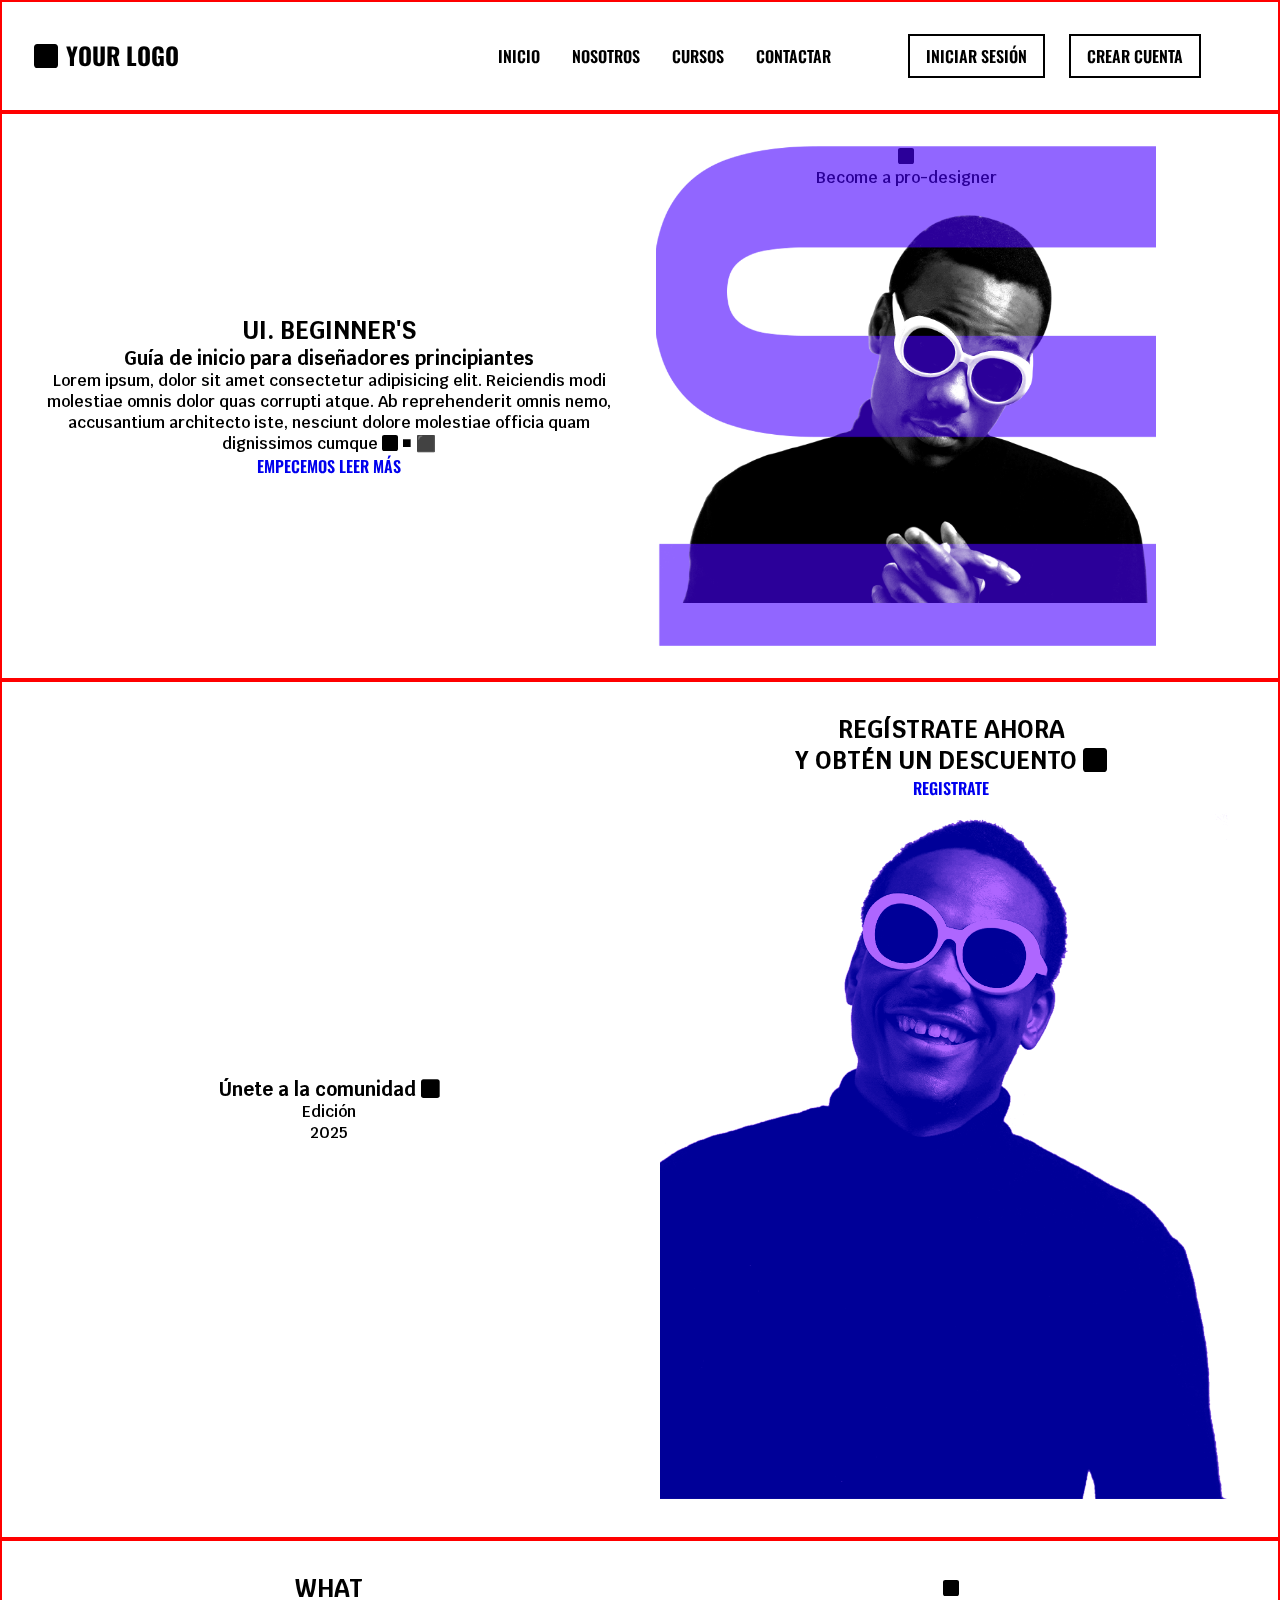
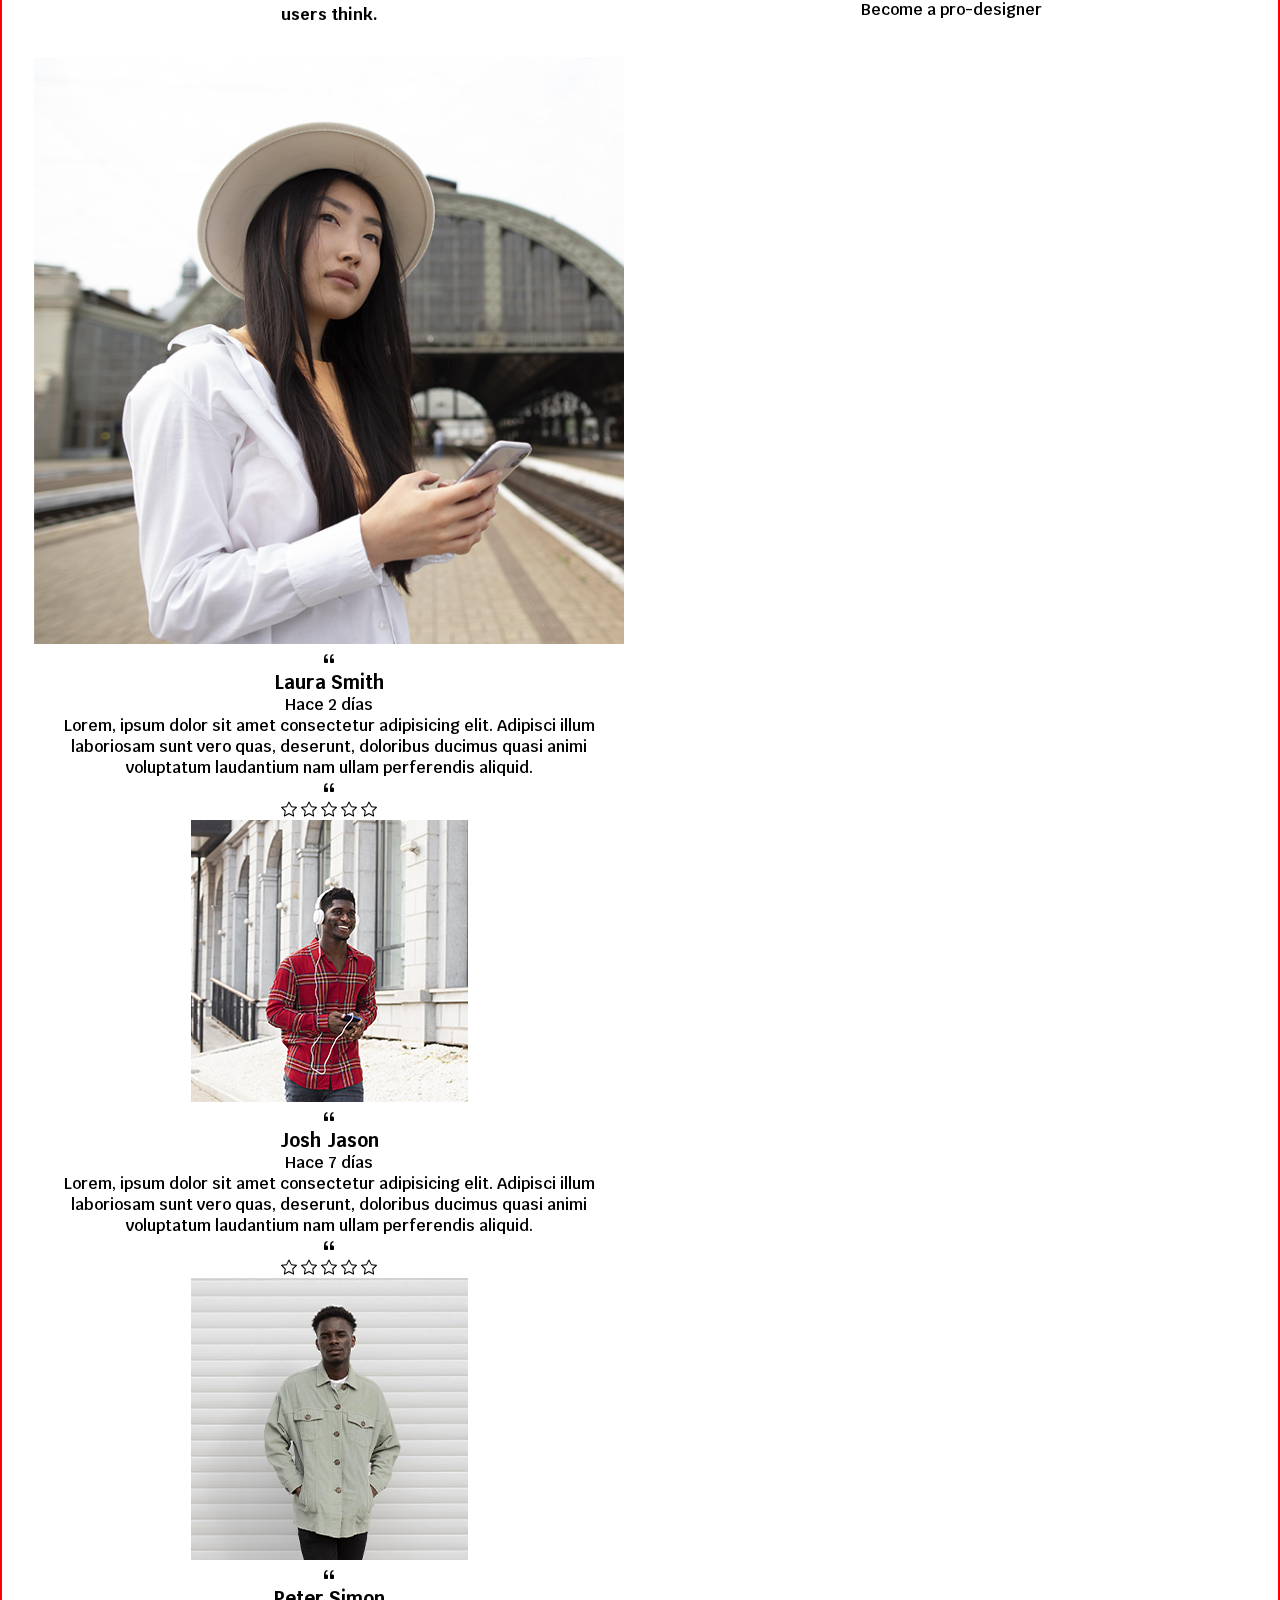
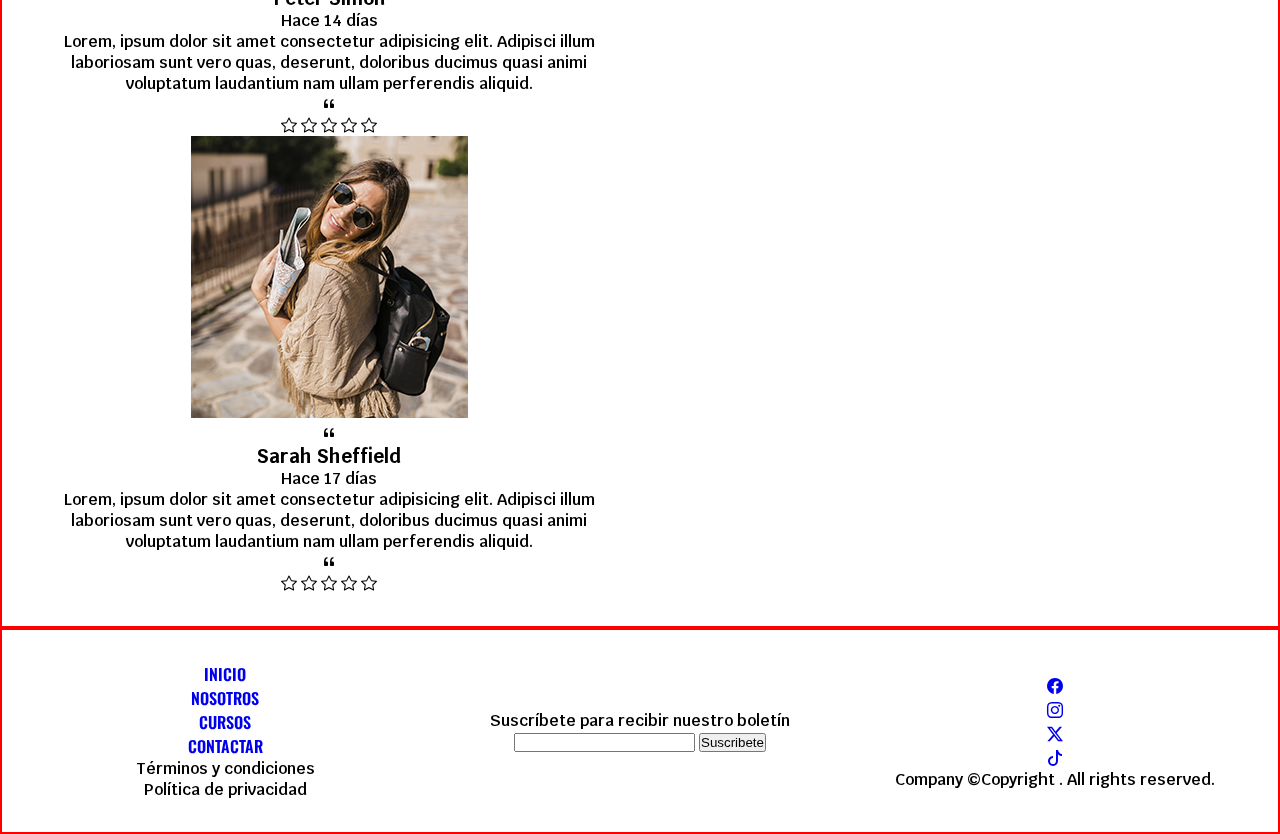
==== index.html @ ffd09624 "cargando los archivos al repositorio remoto" ====
<!DOCTYPE html>
<html lang="es">
<head>
    <meta charset="UTF-8">
    <meta name="viewport" content="width=device-width, initial-scale=1.0">
    <title>UI</title>
    <link rel="icon" type="icono" href="img/favicon.jpg">
    <!--Exportar Bootstrap iconos-->
    <link rel="stylesheet" href="https://cdn.jsdelivr.net/npm/bootstrap-icons@1.11.1/font/bootstrap-icons.css">
    <!--Exportar css-->
    <link rel="stylesheet" href="css/style.css">
</head>
<body>
    <!--header-->
    <header class="container">
        <div class="marca">
            <a href="index.html">
                <i class="bi bi-square-fill"></i>
                <h1>Your logo</h1>
            </a>
        </div>
        
        
        <!--Navegador-->
        <div class="navegador">
            <!--Menu hamburguesa-->
            <input type="checkbox" id="menu-hamburguesa">
            <label for="menu-hamburguesa">
                <i class="bi bi-list menu-icono"></i>
                <i class="bi bi-x-lg menu-icono-cancelar"></i>
            </label>

            <nav>
                <ul>
                    <li><a href="index.html">Inicio</a></li>
                    <li><a href="nosotros.html">Nosotros</a></li>
                    <li><a href="cursos.html">Cursos</a></li>
                    <li><a href="contacto.html">Contactar</a></li>
                </ul>
            </nav>
        </div>
        
        <div class="usuario">
            <!-- <input type="button" id="menu-usuario">
            <label for="menu-usuario">
                <i class="bi bi-person-circle"></i>
            </label> -->

            <a href="usuario.html"><i class="usuario-icono bi bi-person-circle"></i></a>

            <a href="usuario.html" class="boton iniciar-sesion">Iniciar sesión</a>
            <a href="usuario.html" class="boton crear-cuenta">Crear cuenta</a>
        </div>
    </header>

    <!--main-->
    <main class="container">
        <div class="contenido-texto">
            <h2>UI. <span>beginner's</span></h2>
            <h3>Guía de inicio para diseñadores principiantes</h3>
            <p>Lorem ipsum, dolor sit amet consectetur adipisicing elit. Reiciendis modi molestiae omnis dolor quas corrupti atque. Ab reprehenderit omnis nemo, accusantium architecto iste, nesciunt dolore molestiae officia quam dignissimos cumque <i class="bi bi-square-fill"></i> ■ ⬛</p>
            
            <a href="cursos.html" class="boton boton-empezar">Empecemos</a>
            <a href="nosotros.html" class="boton boton-leer-mas">Leer más</a>
        </div>
        <div class="contenido-imagen">
            <div class="frase">
                <i class="bi bi-square-fill"></i>
                <p>Become a pro-designer</p>
            </div>
            <img class="imagen-ui" src="img/ui-normal.png" alt="imagen-inicio">
            <img class="imagen-inicio" src="img/Place Your Image Here.png" alt="imagen-inicio">
        </div>
    </main>

    <!--section-->
    <section class="container">
        <div class="comunidad">
            <h3>Únete a la <span>comunidad</span> <i class="bi bi-square-fill"></i></h3>
            
            <div class="edicion">
                <p>Edición</p>
                <p id="fecha">2025</p>
            </div>
        </div>

        <div class="registrar">
            <div>
                <h2>Regístrate ahora</h2>
                <h2>y obtén un descuento <i class="bi bi-square-fill"></i></h2>
                <a href="usuario.html" class="boton boton-empezar">Registrate</a>
            </div>
            <img src="img/Place Your Image Here-6.png" alt="">
        </div>
    </section>

    <!--testimonios-->
    <section class="container testimonios">
        <div class="titulo">
            <h2>What</h2>
            <h4>users think.</h4>
        </div>
        <div class="frase">
            <i class="bi bi-square-fill"></i>
            <p>Become a pro-designer</p>
        </div>
        <div class="testimonios-contenedor">
            <div class="tarjeta">
                <div class="tarjeta-imagen">
                    <img src="img/foto-1.png" alt="imagen-tarjeta">
                </div>
                <div class="tarjeta-texto">
                    <i class="bi bi-quote"></i>
                    <h3>Laura Smith</h3>
                    <span>Hace 2 días</span>
                    <p>Lorem, ipsum dolor sit amet consectetur adipisicing elit. Adipisci illum laboriosam sunt vero quas, deserunt, doloribus ducimus quasi animi voluptatum laudantium nam ullam perferendis aliquid.</p>
                    <i class="bi bi-quote"></i>
                    <div class="estrellas">
                        <i class="bi bi-star"></i>
                        <i class="bi bi-star"></i>
                        <i class="bi bi-star"></i>
                        <i class="bi bi-star"></i>
                        <i class="bi bi-star"></i>
                    </div>
                </div>
            </div>
            <div class="tarjeta">
                <div class="tarjeta-imagen">
                    <img src="img/foto-2.png" alt="imagen-tarjeta">
                </div>
                <div class="tarjeta-texto">
                    <i class="bi bi-quote"></i>
                    <h3>Josh Jason</h3>
                    <span>Hace 7 días</span>
                    <p>Lorem, ipsum dolor sit amet consectetur adipisicing elit. Adipisci illum laboriosam sunt vero quas, deserunt, doloribus ducimus quasi animi voluptatum laudantium nam ullam perferendis aliquid.</p>
                    <i class="bi bi-quote"></i>
                    <div class="estrellas">
                        <i class="bi bi-star"></i>
                        <i class="bi bi-star"></i>
                        <i class="bi bi-star"></i>
                        <i class="bi bi-star"></i>
                        <i class="bi bi-star"></i>
                    </div>
                </div>
            </div>
            <div class="tarjeta">
                <div class="tarjeta-imagen">
                    <img src="img/foto-3.png" alt="imagen-tarjeta">
                </div>
                <div class="tarjeta-texto">
                    <i class="bi bi-quote"></i>
                    <h3>Peter Simon</h3>
                    <span>Hace 14 días</span>
                    <p>Lorem, ipsum dolor sit amet consectetur adipisicing elit. Adipisci illum laboriosam sunt vero quas, deserunt, doloribus ducimus quasi animi voluptatum laudantium nam ullam perferendis aliquid.</p>
                    <i class="bi bi-quote"></i>
                    <div class="estrellas">
                        <i class="bi bi-star"></i>
                        <i class="bi bi-star"></i>
                        <i class="bi bi-star"></i>
                        <i class="bi bi-star"></i>
                        <i class="bi bi-star"></i>
                    </div>
                </div>
            </div>
            <div class="tarjeta">
                <div class="tarjeta-imagen">
                    <img src="img/foto-4.png" alt="imagen-tarjeta">
                </div>
                <div class="tarjeta-texto">
                    <i class="bi bi-quote"></i>
                    <h3>Sarah Sheffield</h3>
                    <span>Hace 17 días</span>
                    <p>Lorem, ipsum dolor sit amet consectetur adipisicing elit. Adipisci illum laboriosam sunt vero quas, deserunt, doloribus ducimus quasi animi voluptatum laudantium nam ullam perferendis aliquid.</p>
                    <i class="bi bi-quote"></i>
                    <div class="estrellas">
                        <i class="bi bi-star"></i>
                        <i class="bi bi-star"></i>
                        <i class="bi bi-star"></i>
                        <i class="bi bi-star"></i>
                        <i class="bi bi-star"></i>
                    </div>
                </div>
            </div>
        </div>
    </section>

    <!--footer-->
    <footer class="container">
        <div>
            <ul>
                <li><a href="index.html">Inicio</a></li>
                <li><a href="nosotros.html">Nosotros</a></li>
                <li><a href="cursos.html">Cursos</a></li>
                <li><a href="contacto.html">Contactar</a></li>
                <li>Términos y condiciones</li>
                <li>Política de privacidad</li>
            </ul>
        </div>
        <form action="" class="suscribete">
            <label for="suscribir">Suscríbete para recibir nuestro boletín</label>
            <input type="text" id="suscribir">
            <button>Suscribete</button>
        </form>
        <div>
            <ul class="redes-sociales">
                <li><a class="icono" href="https://www.facebook.com/" target="_blank"><i class="bi bi-facebook"></i></a></li>
                <li><a class="icono" href="https://www.instagram.com/" target="_blank"><i class="bi bi-instagram"></i></a></li>
                <li><a class="icono" href="https://twitter.com/" target="_blank"><i class="bi bi-twitter-x"></i></a></li>
                <li><a class="icono" href="https://www.tiktok.com/es/" target="_blank"><i class="bi bi-tiktok"></i></a></li>
            </ul>

            <div class="copyright">
                <span>Company ©Copyright </span>
                <span id="fecha"></span>
                <span>. All rights reserved.</span>
            </div>
        </div>
    </footer>
    <script src="js/app.js"></script>
</body>
</html>
---- css/style.css ----
/*TIPOGRAFIA*/
@import url('https://fonts.googleapis.com/css2?family=Krub:ital,wght@0,200;0,300;0,400;0,500;0,600;0,700;1,200;1,300;1,400;1,500;1,600;1,700&family=Oswald:wght@200..700&display=swap');
/* --colorPrincipal: #ae66ff; */
/*colores*/
:root{
    --colorPrincipal: 174, 102, 255;
    --negro: 0, 0, 0;
    --blanco: 255, 255, 255;
}

*{
    margin: 0;
    padding: 0;
    box-sizing: border-box !important;
    text-decoration: none !important;
    list-style: none;
    outline: none !important;
}

body{
    max-width: 1440px;
    margin: 0 auto;

    font-size: 1rem;
    /*krub-semibold*/
    font-family: "Krub", serif;
    font-weight: 600;
    font-style: normal;
}
.container{
    display: grid;
    grid-template-columns: 1fr 1fr;
    justify-content: center;
    text-align: center;
    align-items: center;
    gap: 2em;
    padding: 2em;
    border: 2px solid red;
}

img{
    max-width: 100%;
}
a, li{
    text-decoration: none;
}
a{
    text-transform: uppercase;
    font-family: "Oswald", serif;
}

h1{
    text-transform: uppercase;
    font-size: 1.5em;
}
h2{
    text-transform: uppercase;
    /* font-family: "Oswald", serif; */
}


/*HEADER*/
header.container, footer.container{
    grid-template-columns: repeat(3, 1fr);
}
.marca{
    text-align: left;
}
.marca a{
    display: inline-flex;
    align-items: center;
    flex-direction: row;
    flex-wrap: nowrap;
    gap: .5em;
    line-height: 1;
    color: rgb(var(--negro));
}
.marca a i{
    font-size: 1.5em;
}

/*navegador*/
.navegador, nav ul{
    display: flex;
    justify-content: space-between;
    align-items: center;
    gap: 2em;
}
.navegador{
    flex-grow: row nowrap;
}
nav ul{
    /* display: flex; */
    flex-wrap: nowrap;
    flex-direction: row;
    /* justify-content: space-between; */
    /* align-items: center; */
    /* gap: 2em; */
}
.navegador nav ul li a{
    color: #000000;
    font-family: "Oswald", serif;
    font-weight: 600;
    /* padding: 5px; */
    border: 2px solid inherit;
}
.navegador nav ul li a:hover{
    color: rgb(var(--colorPrincipal));
    border-bottom: 2px solid rgb(var(--colorPrincipal));
}


/*MENU HAMBURGUESA*/
.navegador label{
    font-size: 1.5em;
    cursor: pointer;
    display: initial;
    -webkit-text-stroke-width: 2px;
    -webkit-text-stroke-color: black;
    z-index: 3;
}

#menu-hamburguesa, .menu-icono, .menu-icono-cancelar{
    display: none;
    color: rgb(var(--negro));
}

.menu-icono:active, .menu-icono-cancelar:active{
    color: rgb(var(--colorPrincipal));
    -webkit-text-stroke-width: 2px;
    -webkit-text-stroke-color: rgb(var(--colorPrincipal));
}


/*USUARIO*/
.usuario{
    display: flex;
    justify-content:flex-end;
    justify-content: center;
    gap: 1.5em;
}
.usuario a{
    color: rgb(var(--negro));
    padding: .5em 1em;
}
.usuario a i{
    font-size: 1.5em;
    cursor: pointer;
    display: initial;
}
.usuario a:nth-child(1){
    display: none;
}
.usuario a:not(:first-child){
    color: rgb(var(--negro));
    padding: .5em 1em;
    border: 2px solid rgb(var(--negro));
}
.usuario a:not(:first-child):hover{
    color: rgb(var(--colorPrincipal));
    border: 2px solid rgb(var(--colorPrincipal));
    transition: .5s ease;
}










.contenido-imagen{
    position: relative;
    width: 500px;  /* Ajusta el tamaño según sea necesario */
    height: 500px; /* Ajusta el tamaño según sea necesario */
}

.image-inicio, .imagen-base{
    position: absolute;
    top: 0;
    left: 0;
    width: 100%;
    height: 100%;
    object-fit: cover; /* Asegura que la imagen se ajuste bien al contenedor */
}

.imagen-ui{
    position: absolute;
    top: 0;
    left: 0;
    width: 100%;
    height: 100%;
    object-fit: cover; /* Asegura que la imagen se ajuste bien al contenedor */
    mix-blend-mode: screen; /* Aplica el efecto de mezcla tipo "screen" */
    filter: brightness(1.5) contrast(1.5); /* Efecto de brillo y contraste similar a la "luz fuerte" */
    opacity: .6; /*agregado*/
}













@media screen and (max-width:950px){
    .container, footer.container{
        grid-template-columns: 1fr;
        justify-items: center;
    }
    header.container{
        grid-template-columns: .5fr 1fr .5fr;
        padding: 2em 0;
    }

    .usuario{
        grid-area: 1;
        justify-content:flex-start;
    } 
    .marca{
        text-align: center;
    }

    .marca a i, h1{
        font-size: 1em;
    }

    .navegador{
        position: relative;
    }
    .navegador nav{
        position: fixed;
        top: 0;
        left: 50%;
        right: 0;
        z-index: 2;
        background-color: rgb(var(--blanco));
        padding: 2em;
        height: 100vh;
        display: none;
    }
    .navegador nav::before{
        content: '';
        position: absolute;
        top: 0;
        right: 100%;
        width: 100vw;
        height: 100%;
        z-index: -1;
        background-color: rgba(0, 0, 0, 0.8);
        backdrop-filter: blur(10px);
    }
    .navegador, nav ul{
        flex-direction: column;
        justify-content: space-between;
        align-items:flex-end;
        gap: 2em;
    }
    nav ul{
        padding-top: 4em;
    }
    /* .navegador nav ul li a{
        color: #fff;
        font-weight: 700;
    } */
    /* .navegador nav ul li a:hover{
        color: #fff !important;
        border: 2px solid #fff !important;
    } */

    /*MENU HAMBURGUESA*/
    .menu-icono{
        display: initial;
    }
    #menu-hamburguesa:checked ~ nav{
        display: initial;

    }
    #menu-hamburguesa:checked + label .menu-icono{
        display: none;
        transform: rotate(90deg);
    }
    #menu-hamburguesa:checked + label .menu-icono-cancelar{
        display: initial;
        transform: rotate(90deg);
        /* filter: invert(100%) sepia(100%) saturate(0%) hue-rotate(344deg) brightness(109%) contrast(101%); */
    }


    /*USUARIO*/
    .usuario a:nth-child(1){
        display: initial;
    }
    .usuario a:not(:first-child){
        display: none;
    }
}
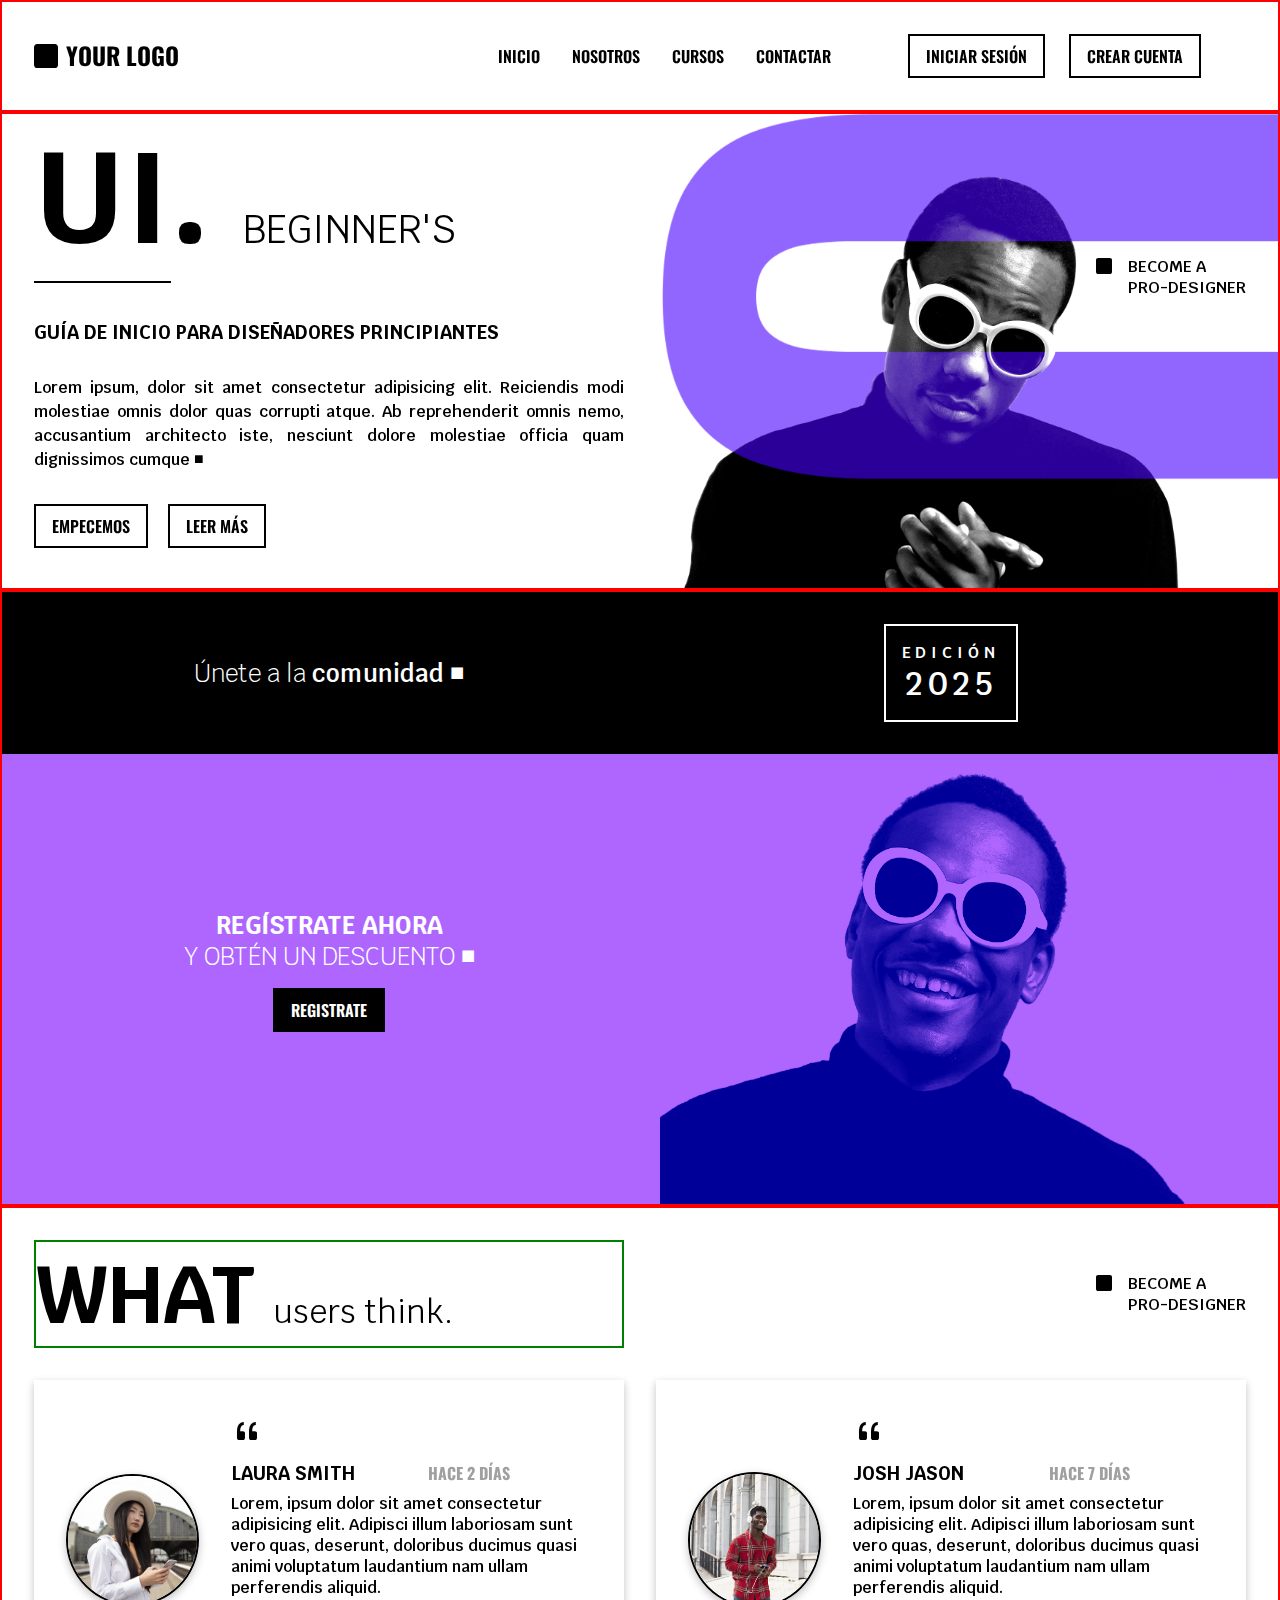
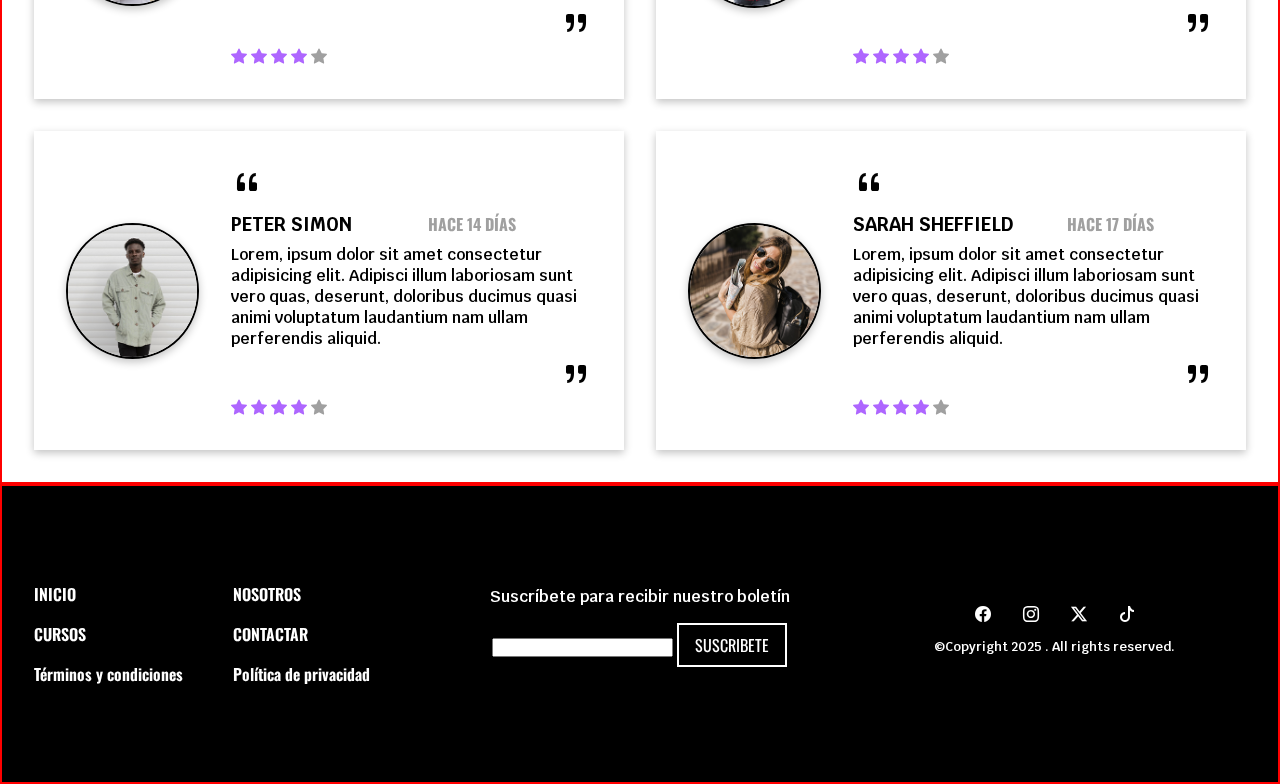
==== commit 1a8dc2ac: "creación de index.css" ====
--- a/index.html
+++ b/index.html
@@ -9,6 +9,7 @@
     <link rel="stylesheet" href="https://cdn.jsdelivr.net/npm/bootstrap-icons@1.11.1/font/bootstrap-icons.css">
     <!--Exportar css-->
     <link rel="stylesheet" href="css/style.css">
+    <link rel="stylesheet" href="css/index.css">
 </head>
 <body>
     <!--header-->
@@ -39,17 +40,12 @@
                 </ul>
             </nav>
         </div>
-        
+
         <div class="usuario">
-            <!-- <input type="button" id="menu-usuario">
-            <label for="menu-usuario">
-                <i class="bi bi-person-circle"></i>
-            </label> -->
-
-            <a href="usuario.html"><i class="usuario-icono bi bi-person-circle"></i></a>
-
-            <a href="usuario.html" class="boton iniciar-sesion">Iniciar sesión</a>
-            <a href="usuario.html" class="boton crear-cuenta">Crear cuenta</a>
+            <a href="iniciar-sesion.html"><i class="usuario-icono bi bi-person-circle"></i></a>
+
+            <a href="iniciar-sesion.html" class="iniciar-sesion">Iniciar sesión</a>
+            <a href="registrar.html" class="crear-cuenta">Crear cuenta</a>
         </div>
     </header>
 
@@ -57,26 +53,28 @@
     <main class="container">
         <div class="contenido-texto">
             <h2>UI. <span>beginner's</span></h2>
-            <h3>Guía de inicio para diseñadores principiantes</h3>
-            <p>Lorem ipsum, dolor sit amet consectetur adipisicing elit. Reiciendis modi molestiae omnis dolor quas corrupti atque. Ab reprehenderit omnis nemo, accusantium architecto iste, nesciunt dolore molestiae officia quam dignissimos cumque <i class="bi bi-square-fill"></i> ■ ⬛</p>
+            <h3><span class="h3-contorno">Guía de inicio</span> para diseñadores principiantes</h3>
+            <p>Lorem ipsum, dolor sit amet consectetur adipisicing elit. Reiciendis modi molestiae omnis dolor quas corrupti atque. Ab reprehenderit omnis nemo, accusantium architecto iste, nesciunt dolore molestiae officia quam dignissimos cumque ■</p>
             
             <a href="cursos.html" class="boton boton-empezar">Empecemos</a>
             <a href="nosotros.html" class="boton boton-leer-mas">Leer más</a>
         </div>
+        
         <div class="contenido-imagen">
             <div class="frase">
-                <i class="bi bi-square-fill"></i>
-                <p>Become a pro-designer</p>
-            </div>
-            <img class="imagen-ui" src="img/ui-normal.png" alt="imagen-inicio">
+                <i class="bi bi-square-fill" style="grid-area: i;"></i>
+                <p style="grid-area: p1;">Become a </p>
+                <p style="grid-area: p2;">pro-designer</p>
+            </div>
+            <img class="imagen-ui" src="img/u.png" alt="imagen-inicio">
             <img class="imagen-inicio" src="img/Place Your Image Here.png" alt="imagen-inicio">
         </div>
     </main>
 
     <!--section-->
-    <section class="container">
+    <aside class="container">
         <div class="comunidad">
-            <h3>Únete a la <span>comunidad</span> <i class="bi bi-square-fill"></i></h3>
+            <h3>Únete a la <span>comunidad</span> ■</h3>
             
             <div class="edicion">
                 <p>Edición</p>
@@ -87,12 +85,12 @@
         <div class="registrar">
             <div>
                 <h2>Regístrate ahora</h2>
-                <h2>y obtén un descuento <i class="bi bi-square-fill"></i></h2>
-                <a href="usuario.html" class="boton boton-empezar">Registrate</a>
+                <h2>y obtén un descuento ■</h2>
+                <a href="registrar.html" class="boton boton-empezar">Registrate</a>
             </div>
             <img src="img/Place Your Image Here-6.png" alt="">
         </div>
-    </section>
+    </aside>
 
     <!--testimonios-->
     <section class="container testimonios">
@@ -101,84 +99,84 @@
             <h4>users think.</h4>
         </div>
         <div class="frase">
-            <i class="bi bi-square-fill"></i>
-            <p>Become a pro-designer</p>
-        </div>
-        <div class="testimonios-contenedor">
-            <div class="tarjeta">
-                <div class="tarjeta-imagen">
-                    <img src="img/foto-1.png" alt="imagen-tarjeta">
-                </div>
-                <div class="tarjeta-texto">
-                    <i class="bi bi-quote"></i>
-                    <h3>Laura Smith</h3>
-                    <span>Hace 2 días</span>
-                    <p>Lorem, ipsum dolor sit amet consectetur adipisicing elit. Adipisci illum laboriosam sunt vero quas, deserunt, doloribus ducimus quasi animi voluptatum laudantium nam ullam perferendis aliquid.</p>
-                    <i class="bi bi-quote"></i>
-                    <div class="estrellas">
-                        <i class="bi bi-star"></i>
-                        <i class="bi bi-star"></i>
-                        <i class="bi bi-star"></i>
-                        <i class="bi bi-star"></i>
-                        <i class="bi bi-star"></i>
-                    </div>
-                </div>
-            </div>
-            <div class="tarjeta">
-                <div class="tarjeta-imagen">
-                    <img src="img/foto-2.png" alt="imagen-tarjeta">
-                </div>
-                <div class="tarjeta-texto">
-                    <i class="bi bi-quote"></i>
-                    <h3>Josh Jason</h3>
-                    <span>Hace 7 días</span>
-                    <p>Lorem, ipsum dolor sit amet consectetur adipisicing elit. Adipisci illum laboriosam sunt vero quas, deserunt, doloribus ducimus quasi animi voluptatum laudantium nam ullam perferendis aliquid.</p>
-                    <i class="bi bi-quote"></i>
-                    <div class="estrellas">
-                        <i class="bi bi-star"></i>
-                        <i class="bi bi-star"></i>
-                        <i class="bi bi-star"></i>
-                        <i class="bi bi-star"></i>
-                        <i class="bi bi-star"></i>
-                    </div>
-                </div>
-            </div>
-            <div class="tarjeta">
-                <div class="tarjeta-imagen">
-                    <img src="img/foto-3.png" alt="imagen-tarjeta">
-                </div>
-                <div class="tarjeta-texto">
-                    <i class="bi bi-quote"></i>
-                    <h3>Peter Simon</h3>
-                    <span>Hace 14 días</span>
-                    <p>Lorem, ipsum dolor sit amet consectetur adipisicing elit. Adipisci illum laboriosam sunt vero quas, deserunt, doloribus ducimus quasi animi voluptatum laudantium nam ullam perferendis aliquid.</p>
-                    <i class="bi bi-quote"></i>
-                    <div class="estrellas">
-                        <i class="bi bi-star"></i>
-                        <i class="bi bi-star"></i>
-                        <i class="bi bi-star"></i>
-                        <i class="bi bi-star"></i>
-                        <i class="bi bi-star"></i>
-                    </div>
-                </div>
-            </div>
-            <div class="tarjeta">
-                <div class="tarjeta-imagen">
-                    <img src="img/foto-4.png" alt="imagen-tarjeta">
-                </div>
-                <div class="tarjeta-texto">
-                    <i class="bi bi-quote"></i>
-                    <h3>Sarah Sheffield</h3>
-                    <span>Hace 17 días</span>
-                    <p>Lorem, ipsum dolor sit amet consectetur adipisicing elit. Adipisci illum laboriosam sunt vero quas, deserunt, doloribus ducimus quasi animi voluptatum laudantium nam ullam perferendis aliquid.</p>
-                    <i class="bi bi-quote"></i>
-                    <div class="estrellas">
-                        <i class="bi bi-star"></i>
-                        <i class="bi bi-star"></i>
-                        <i class="bi bi-star"></i>
-                        <i class="bi bi-star"></i>
-                        <i class="bi bi-star"></i>
-                    </div>
+            <i class="bi bi-square-fill" style="grid-area: i;"></i>
+            <p style="grid-area: p1;">Become a </p>
+            <p style="grid-area: p2;">pro-designer</p>
+        </div>
+
+        <div class="tarjeta">
+            <div class="tarjeta-imagen">
+                <img src="img/foto-1.png" alt="imagen-tarjeta">
+            </div>
+            <div class="tarjeta-texto">
+                <i class="bi bi-quote comilla-1"></i>
+                <h3>Laura Smith</h3>
+                <h4>Hace 2 días</h4>
+                <p>Lorem, ipsum dolor sit amet consectetur adipisicing elit. Adipisci illum laboriosam sunt vero quas, deserunt, doloribus ducimus quasi animi voluptatum laudantium nam ullam perferendis aliquid.</p>
+                <i class="bi bi-quote comilla-2"></i>
+                <div class="estrellas">
+                    <i class="bi bi-star-fill"></i>
+                    <i class="bi bi-star-fill"></i>
+                    <i class="bi bi-star-fill"></i>
+                    <i class="bi bi-star-fill"></i>
+                    <i class="bi bi-star-fill"></i>
+                </div>
+            </div>
+        </div>
+        <div class="tarjeta">
+            <div class="tarjeta-imagen">
+                <img src="img/foto-2.png" alt="imagen-tarjeta">
+            </div>
+            <div class="tarjeta-texto">
+                <i class="bi bi-quote comilla-1"></i>
+                <h3>Josh Jason</h3>
+                <h4>Hace 7 días</h4>
+                <p>Lorem, ipsum dolor sit amet consectetur adipisicing elit. Adipisci illum laboriosam sunt vero quas, deserunt, doloribus ducimus quasi animi voluptatum laudantium nam ullam perferendis aliquid.</p>
+                <i class="bi bi-quote comilla-2"></i>
+                <div class="estrellas">
+                    <i class="bi bi-star-fill"></i>
+                    <i class="bi bi-star-fill"></i>
+                    <i class="bi bi-star-fill"></i>
+                    <i class="bi bi-star-fill"></i>
+                    <i class="bi bi-star-fill"></i>
+                </div>
+            </div>
+        </div>
+        <div class="tarjeta">
+            <div class="tarjeta-imagen">
+                <img src="img/foto-3.png" alt="imagen-tarjeta">
+            </div>
+            <div class="tarjeta-texto">
+                <i class="bi bi-quote comilla-1"></i>
+                <h3>Peter Simon</h3>
+                <h4>Hace 14 días</h4>
+                <p>Lorem, ipsum dolor sit amet consectetur adipisicing elit. Adipisci illum laboriosam sunt vero quas, deserunt, doloribus ducimus quasi animi voluptatum laudantium nam ullam perferendis aliquid.</p>
+                <i class="bi bi-quote comilla-2"></i>
+                <div class="estrellas">
+                    <i class="bi bi-star-fill"></i>
+                    <i class="bi bi-star-fill"></i>
+                    <i class="bi bi-star-fill"></i>
+                    <i class="bi bi-star-fill"></i>
+                    <i class="bi bi-star-fill"></i>
+                </div>
+            </div>
+        </div>
+        <div class="tarjeta">
+            <div class="tarjeta-imagen">
+                <img src="img/foto-4.png" alt="imagen-tarjeta">
+            </div>
+            <div class="tarjeta-texto">
+                <i class="bi bi-quote comilla-1"></i>
+                <h3>Sarah Sheffield</h3>
+                <h4>Hace 17 días</h4>
+                <p>Lorem, ipsum dolor sit amet consectetur adipisicing elit. Adipisci illum laboriosam sunt vero quas, deserunt, doloribus ducimus quasi animi voluptatum laudantium nam ullam perferendis aliquid.</p>
+                <i class="bi bi-quote comilla-2"></i>
+                <div class="estrellas">
+                    <i class="bi bi-star-fill"></i>
+                    <i class="bi bi-star-fill"></i>
+                    <i class="bi bi-star-fill"></i>
+                    <i class="bi bi-star-fill"></i>
+                    <i class="bi bi-star-fill"></i>
                 </div>
             </div>
         </div>
@@ -198,8 +196,8 @@
         </div>
         <form action="" class="suscribete">
             <label for="suscribir">Suscríbete para recibir nuestro boletín</label>
-            <input type="text" id="suscribir">
-            <button>Suscribete</button>
+            <input type="email" id="suscribir">
+            <button id="boton-enviar">Suscribete</button>
         </form>
         <div>
             <ul class="redes-sociales">
@@ -210,8 +208,8 @@
             </ul>
 
             <div class="copyright">
-                <span>Company ©Copyright </span>
-                <span id="fecha"></span>
+                <span>©Copyright </span>
+                <span id="fecha">2025</span>
                 <span>. All rights reserved.</span>
             </div>
         </div>
--- a/css/style.css
+++ b/css/style.css
@@ -44,7 +44,7 @@
 a, li{
     text-decoration: none;
 }
-a{
+a, button{
     text-transform: uppercase;
     font-family: "Oswald", serif;
 }
@@ -101,7 +101,6 @@
     color: #000000;
     font-family: "Oswald", serif;
     font-weight: 600;
-    /* padding: 5px; */
     border: 2px solid inherit;
 }
 .navegador nav ul li a:hover{
@@ -164,6 +163,40 @@
 
 
 
+/*BOTON*/
+.boton{
+    display: inline-flex;
+    color: rgb(var(--negro));
+    padding: .5em 1em;
+    border: 2px solid rgb(var(--negro));
+}
+.boton:hover{
+    color: rgb(var(--blanco));
+    background-color: rgb(var(--colorPrincipal));
+    border: 2px solid rgb(var(--colorPrincipal));
+    transition: .5s ease;
+}
+
+
+
+/*FRASE*/
+.frase{
+    display: grid;
+    grid-template-areas: 
+                    'i p1' 
+                    'i p2';
+    text-transform: uppercase;
+    align-items:start;
+    justify-self: end;
+    text-align: left;
+}
+/* .frase > *{
+    margin: 0;
+} */
+.frase i{
+    margin-right: 1em;
+}
+
 
 
 
@@ -173,35 +206,104 @@
 
 .contenido-imagen{
     position: relative;
-    width: 500px;  /* Ajusta el tamaño según sea necesario */
-    height: 500px; /* Ajusta el tamaño según sea necesario */
-}
-
-.image-inicio, .imagen-base{
-    position: absolute;
-    top: 0;
+    height: 100%;
+    /* overflow: hidden; */
+    display: inline-flex;
+}
+
+.imagen-inicio, .imagen-base{
+    /* position: absolute; */
+    /* top: 0; */
+    /* bottom: 0;
     left: 0;
-    width: 100%;
-    height: 100%;
-    object-fit: cover; /* Asegura que la imagen se ajuste bien al contenedor */
+    right: 0; */
+    object-fit: contain;
+    vertical-align: bottom;
+    object-position: bottom;
+    overflow: visible;
 }
 
 .imagen-ui{
     position: absolute;
     top: 0;
     left: 0;
-    width: 100%;
-    height: 100%;
-    object-fit: cover; /* Asegura que la imagen se ajuste bien al contenedor */
+    object-fit: cover;
     mix-blend-mode: screen; /* Aplica el efecto de mezcla tipo "screen" */
     filter: brightness(1.5) contrast(1.5); /* Efecto de brillo y contraste similar a la "luz fuerte" */
     opacity: .6; /*agregado*/
-}
-
-
-
-
-
+    /* vertical-align: top;
+    object-position: center; */
+}
+
+
+/*TITULO*/
+.titulo{
+    display: flex;
+    border: 2px solid green;
+    align-items: baseline;
+    justify-content: left;
+    white-space: nowrap;
+    gap: 3%;
+}
+.titulo h2{
+    font-size: 5em;
+}
+.titulo h4{
+    font-size: 2em;
+    font-weight: 400;
+}
+
+
+
+/*FOOTER*/
+footer{
+    padding: 6em 2em !important;
+    color: rgb(var(--blanco));
+    background-color: rgb(var(--negro));
+}
+footer a{
+    color: rgb(var(--blanco));
+}
+footer a:hover{
+    color: rgb(var(--colorPrincipal));
+}
+
+.redes-sociales{
+    display: flex;
+    flex-wrap: nowrap;
+    flex-direction: row;
+    justify-content: center;
+    align-items: center;
+    gap: 2em;
+}
+
+footer > div:nth-child(1) ul{
+    font-family: "Oswald", serif;
+    display: grid;
+    grid-template-columns: 1fr 1fr;
+    text-align: start;
+    gap: 1em;
+}
+
+footer form button{
+    font-size: 1em;
+    color: rgb(var(--blanco));
+    padding: .5em 1em;
+    border: 2px solid rgb(var(--blanco));
+    background-color: transparent;
+    margin: 1em 0;
+}
+footer form button:hover{
+    color: rgb(var(--colorPrincipal));
+    border: 2px solid rgb(var(--colorPrincipal));
+    transition: .5s ease;
+}
+
+
+.copyright{
+    font-size: .8em;
+    padding: 1em;
+}
 
 
 
@@ -290,7 +392,6 @@
     #menu-hamburguesa:checked + label .menu-icono-cancelar{
         display: initial;
         transform: rotate(90deg);
-        /* filter: invert(100%) sepia(100%) saturate(0%) hue-rotate(344deg) brightness(109%) contrast(101%); */
     }
 
 
@@ -301,4 +402,21 @@
     .usuario a:not(:first-child){
         display: none;
     }
+
+
+    /*ITULO*/
+    .titulo h2{
+        font-size: 3em;
+    }
+    .titulo h4{
+        font-size: 1em;
+    }
+
+
+    /*FOOTER*/
+    footer > div:nth-child(1) ul{
+        grid-template-columns: 1fr;
+        text-align: center;
+        gap: .5em;
+    }
 }--- a/css/index.css
+++ b/css/index.css
@@ -0,0 +1,288 @@
+/*MAIN*/
+main.container{
+    padding: 0 2em;
+    overflow: hidden;
+}
+
+main .contenido-texto{
+    text-align: justify;
+    height: 100%;
+}
+/* .contenido-texto > *{
+    margin-bottom: 1em;
+} */
+/* .contenido-texto > *:last-child{
+    margin-bottom: 0;
+} */
+main .contenido-texto h2{
+    font-size: 8em;
+}
+main .contenido-texto h2 span{
+    font-size: .3em;
+    font-weight: 400;
+}
+main .contenido-texto h3{
+    text-transform: uppercase;
+}
+.contenido-texto p{
+    line-height: 1.5;
+    margin: 2em 0;
+    /*se encargará de dividirla correctamente para que no se desborde.*/
+    /* word-wrap: break-word; */
+}
+.contenido-texto .boton{
+    margin-right: 1em;
+    margin-bottom: 2.5em;
+}
+.h3-contorno{
+    border-top: 2px solid rgb(var(--negro));
+    display: inline-block;
+    padding-top: 2em;
+}
+
+
+.contenido-imagen .frase{
+    position: absolute;
+    top: 30%;
+    right: 0;
+    /* border: 2px solid red; */
+}
+
+.imagen-ui{
+    left: 5%;
+    overflow: visible;
+    height: 103%;
+}
+
+.imagen-inicio{
+   width: 90%;
+}
+
+
+
+/*ASIDE*/
+aside.container{
+    padding: 0;
+    gap: 0;
+}
+.comunidad, .registrar{
+    grid-column: span 2;
+    padding: 0 2em;
+    gap: 2em;
+
+    display: grid;
+    grid-template-columns: 1fr 1fr;
+    justify-content: center;
+    align-items: center;
+}
+.comunidad{
+    color: rgb(var(--blanco));
+    background-color: rgb(var(--negro));
+    padding: 2em;
+
+}
+.comunidad h3{
+    font-weight: 300;
+    font-size: 1.5em;
+    white-space: nowrap;
+}
+.comunidad h3 span{
+    font-weight: 600;
+}
+.edicion{
+    letter-spacing: .3em;
+    word-spacing: .3em;
+    text-transform: uppercase;
+    padding: 1em;
+    border: 2px solid rgb(var(--blanco));
+
+    justify-self: center;
+    width: fit-content; /* Ajusta el tamaño del contenedor al contenido */
+
+}
+.edicion #fecha{
+    font-size: 2em;
+}
+
+.registrar{
+    color: rgb(var(--blanco));
+    background-color: rgb(var(--colorPrincipal));
+    overflow: hidden;
+    height: 50vh;
+}
+.registrar div{
+    padding: 2em;
+}
+.registrar div h2:nth-child(2){
+    font-weight: 300;
+}
+.registrar div a{
+    margin: 1em;
+    color: rgb(var(--blanco));
+    background-color: rgb(var(--negro));
+    border: 2px solid rgb(var(--negro));
+}
+.registrar div a:hover{
+    border: 2px solid rgb(var(--blanco));
+}
+
+.registrar img{
+    object-fit: cover;
+    vertical-align: top;
+    align-self: start;
+    overflow: hidden;
+}
+
+
+/*TESTIMONIOS*/
+.tarjeta{
+    display: flex;
+    justify-content: center;
+    align-items: center;
+    gap: 2em;
+    padding: 2em;
+    box-shadow: rgba(0, 0, 0, 0.24) 0px 3px 8px;
+}
+.tarjeta-imagen{
+    border-radius: 50%;
+    width: 100%;
+    height: 100%;
+    border: 2px solid rgb(var(--negro));
+    box-shadow: rgba(0, 0, 0, 0.24) 0px 3px 8px;
+}
+.tarjeta-imagen img{
+    border-radius: 50%;
+    object-fit: cover;
+    vertical-align: top;
+}
+.tarjeta-texto{
+    text-align: start;
+    display: grid;
+    grid-template-areas: 
+            'comillas-1 .'
+            'h3 h4'
+            'p p'
+            '. comillas-2'
+            'estrellas .';
+    gap: .5em;
+}
+.comilla-1{
+    grid-area: comillas-1;
+}
+.tarjeta-texto h3{
+    grid-area: h3;
+}
+.tarjeta-texto h4{
+    grid-area: h4;
+}
+.tarjeta-texto p{
+    grid-area: p;
+}
+.comilla-2{
+    grid-area: comillas-2;
+    text-align: end;
+}
+.estrellas{
+    grid-area: estrellas;
+    color: #a0a0a0;
+}
+
+.tarjeta-texto  h3, .tarjeta-texto h4{
+    text-transform: uppercase;
+}
+.tarjeta-texto h4{
+    font-family: "Oswald", serif;
+    color: #a0a0a0;
+}
+
+.comilla-2{
+    display: inline-flex;
+    text-align: right;
+    transform: scale(-1, -1);
+}
+.tarjeta-texto .bi-quote{
+    font-size: 2em;
+}
+.estrellas > i:not(:last-child){
+    color: rgb(var(--colorPrincipal));
+}
+
+
+
+
+
+
+
+
+
+@media screen and (max-width:950px){
+    main .contenido-texto h2{
+        font-size: 4em;
+    }
+    main .contenido-texto h2 span{
+        font-size: normal;
+    }
+    main .contenido-texto h3{
+        /* text-align: left; */
+    }
+    main .contenido-texto{
+        text-align: center;
+    }
+    .h3-contorno{
+        border-top: none;
+    }
+    .imagen-ui{
+        display: none;
+    }
+    .contenido-imagen{
+        position: static;
+        flex-direction: column;
+        align-items: center;
+    }
+    .contenido-imagen .frase{
+        position: static;
+        top: 0;
+        right: 0;
+        margin-top: 2em;
+    }
+
+
+
+    /*ASIDE*/
+    .comunidad, .registrar{
+        grid-template-columns: 1fr;
+    }
+    .comunidad{
+        width: 100%;
+    }
+    .comunidad h3{
+        font-size: 1em;
+    }
+    .edicion p, .edicion #fecha{
+        font-size: .8em;
+    }
+    .registrar{
+        position: relative;
+        padding: 0;
+    }
+    .registrar div{
+        position: absolute;
+        top: 50;
+        left: 0;
+        right: 0;
+        padding: 2em;
+    }
+
+    /*TESTIMONIOS*/
+    section .frase{
+        justify-self: center;
+    }
+    .tarjeta{
+        flex-direction: column;
+    }
+    .tarjeta-imagen{
+        width: 50%;
+        height: 50%;
+
+    }
+}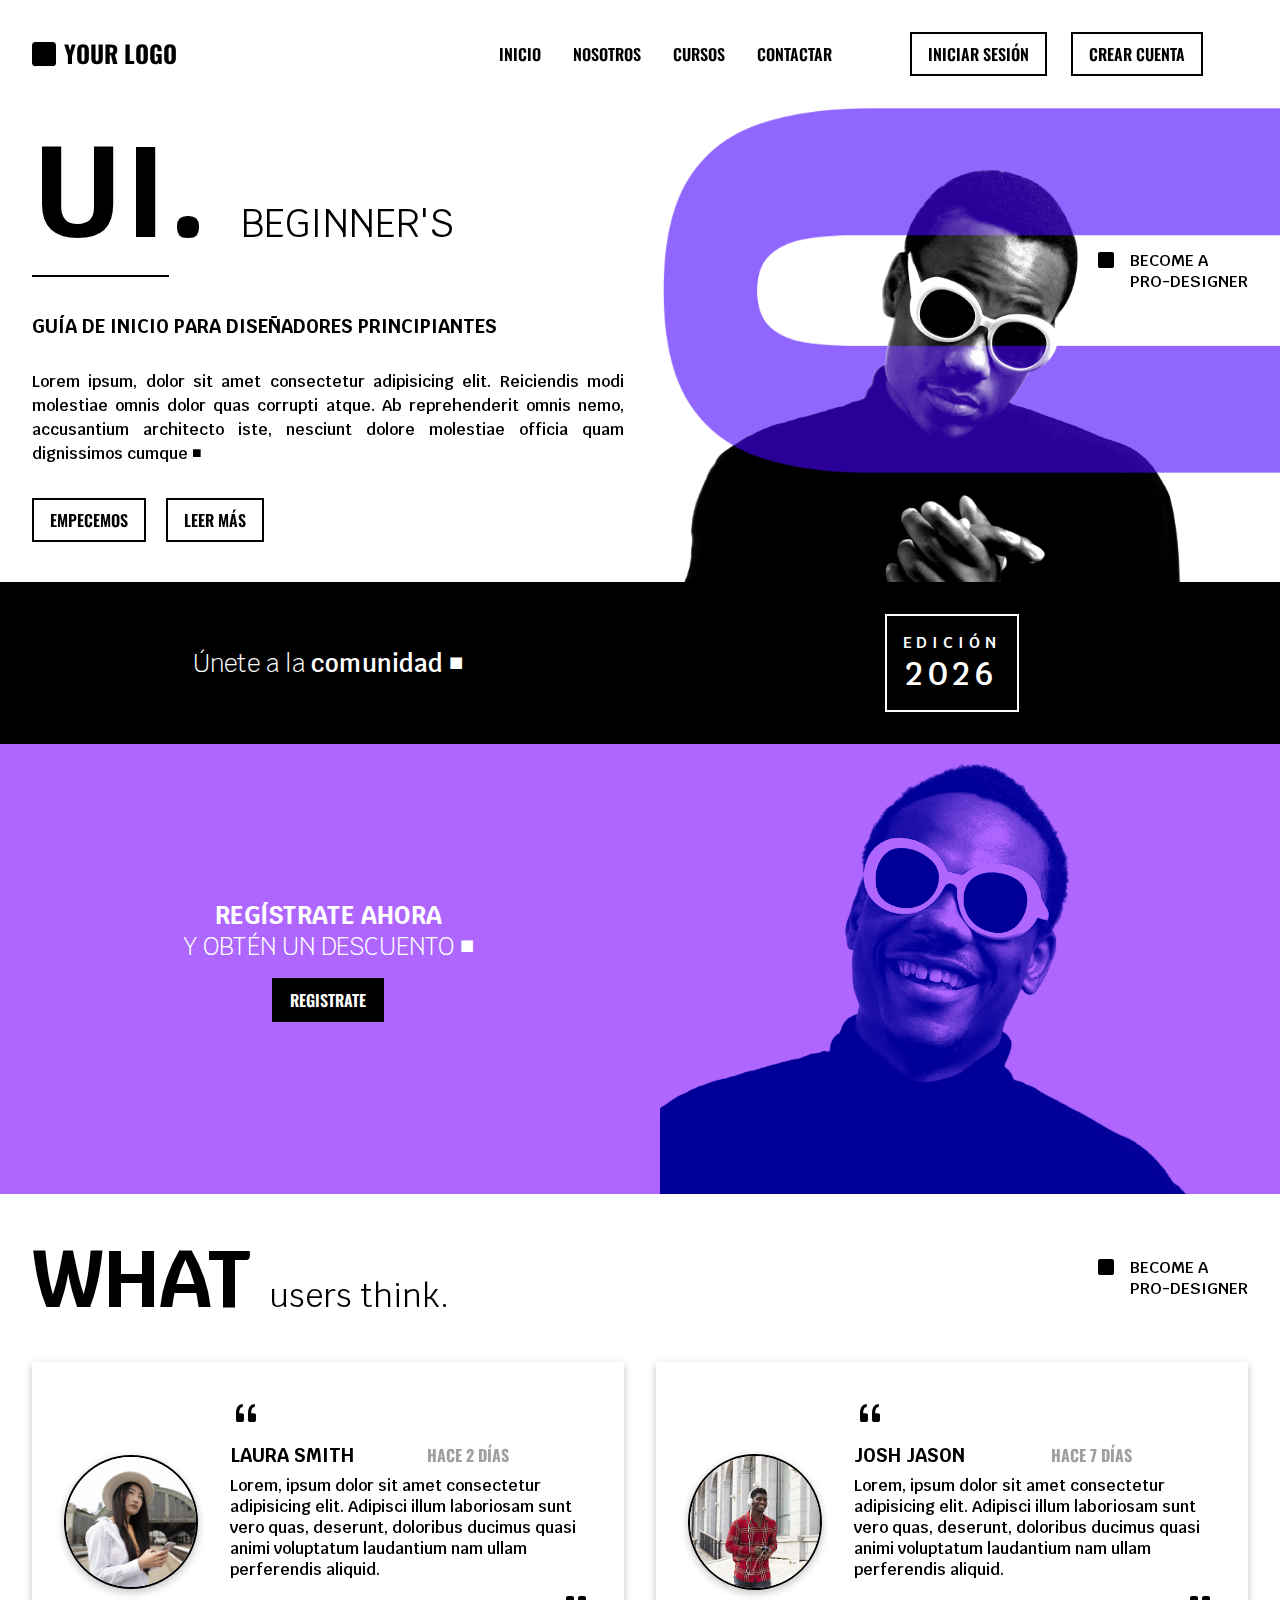
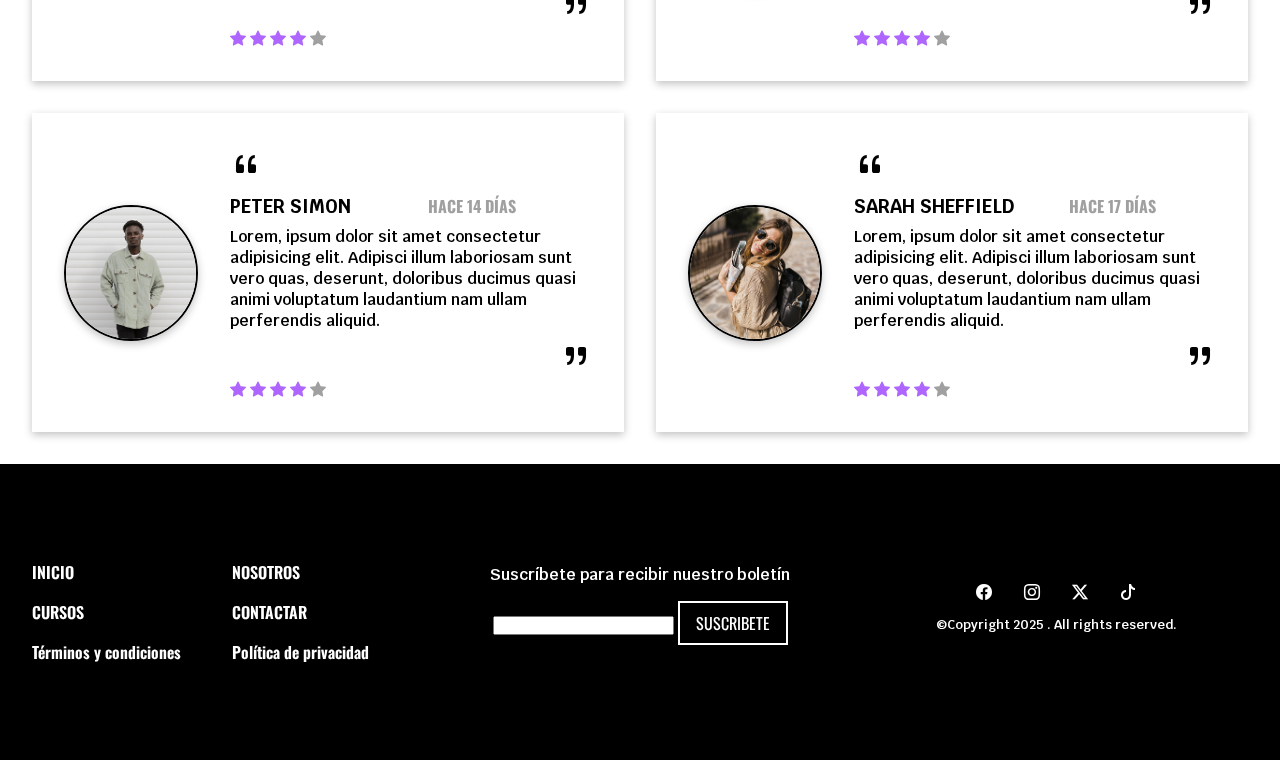
==== commit f38bfdee: "validacion de los formularios" ====
--- a/index.html
+++ b/index.html
@@ -78,7 +78,8 @@
             
             <div class="edicion">
                 <p>Edición</p>
-                <p id="fecha">2025</p>
+                <!-- <p id="fecha">2025</p> -->
+                <p id="fecha"></p>
             </div>
         </div>
 
--- a/css/style.css
+++ b/css/style.css
@@ -23,7 +23,7 @@
 
     font-size: 1rem;
     /*krub-semibold*/
-    font-family: "Krub", serif;
+    font-family: "Krub", sans-serif;
     font-weight: 600;
     font-style: normal;
 }
@@ -35,7 +35,7 @@
     align-items: center;
     gap: 2em;
     padding: 2em;
-    border: 2px solid red;
+    /* border: 2px solid red; */
 }
 
 img{
@@ -46,7 +46,7 @@
 }
 a, button{
     text-transform: uppercase;
-    font-family: "Oswald", serif;
+    font-family: "Oswald", sans-serif;
 }
 
 h1{
@@ -55,7 +55,7 @@
 }
 h2{
     text-transform: uppercase;
-    /* font-family: "Oswald", serif; */
+    /* font-family: "Oswald", sans-serif; */
 }
 
 
@@ -90,16 +90,12 @@
     flex-grow: row nowrap;
 }
 nav ul{
-    /* display: flex; */
     flex-wrap: nowrap;
     flex-direction: row;
-    /* justify-content: space-between; */
-    /* align-items: center; */
-    /* gap: 2em; */
 }
 .navegador nav ul li a{
     color: #000000;
-    font-family: "Oswald", serif;
+    font-family: "Oswald", sans-serif;
     font-weight: 600;
     border: 2px solid inherit;
 }
@@ -176,8 +172,6 @@
     border: 2px solid rgb(var(--colorPrincipal));
     transition: .5s ease;
 }
-
-
 
 /*FRASE*/
 .frase{
@@ -190,39 +184,22 @@
     justify-self: end;
     text-align: left;
 }
-/* .frase > *{
-    margin: 0;
-} */
 .frase i{
     margin-right: 1em;
 }
-
-
-
-
-
-
 
 
 .contenido-imagen{
     position: relative;
     height: 100%;
-    /* overflow: hidden; */
     display: inline-flex;
 }
-
 .imagen-inicio, .imagen-base{
-    /* position: absolute; */
-    /* top: 0; */
-    /* bottom: 0;
-    left: 0;
-    right: 0; */
     object-fit: contain;
     vertical-align: bottom;
     object-position: bottom;
     overflow: visible;
 }
-
 .imagen-ui{
     position: absolute;
     top: 0;
@@ -230,7 +207,7 @@
     object-fit: cover;
     mix-blend-mode: screen; /* Aplica el efecto de mezcla tipo "screen" */
     filter: brightness(1.5) contrast(1.5); /* Efecto de brillo y contraste similar a la "luz fuerte" */
-    opacity: .6; /*agregado*/
+    opacity: .6;
     /* vertical-align: top;
     object-position: center; */
 }
@@ -239,7 +216,7 @@
 /*TITULO*/
 .titulo{
     display: flex;
-    border: 2px solid green;
+    /* border: 2px solid green; */
     align-items: baseline;
     justify-content: left;
     white-space: nowrap;
@@ -278,7 +255,7 @@
 }
 
 footer > div:nth-child(1) ul{
-    font-family: "Oswald", serif;
+    font-family: "Oswald", sans-serif;
     display: grid;
     grid-template-columns: 1fr 1fr;
     text-align: start;
@@ -368,14 +345,6 @@
     nav ul{
         padding-top: 4em;
     }
-    /* .navegador nav ul li a{
-        color: #fff;
-        font-weight: 700;
-    } */
-    /* .navegador nav ul li a:hover{
-        color: #fff !important;
-        border: 2px solid #fff !important;
-    } */
 
     /*MENU HAMBURGUESA*/
     .menu-icono{
--- a/css/index.css
+++ b/css/index.css
@@ -8,9 +8,6 @@
     text-align: justify;
     height: 100%;
 }
-/* .contenido-texto > *{
-    margin-bottom: 1em;
-} */
 /* .contenido-texto > *:last-child{
     margin-bottom: 0;
 } */
@@ -45,7 +42,6 @@
     position: absolute;
     top: 30%;
     right: 0;
-    /* border: 2px solid red; */
 }
 
 .imagen-ui{
@@ -191,7 +187,7 @@
     text-transform: uppercase;
 }
 .tarjeta-texto h4{
-    font-family: "Oswald", serif;
+    font-family: "Oswald", sans-serif;
     color: #a0a0a0;
 }
 
@@ -221,9 +217,6 @@
     }
     main .contenido-texto h2 span{
         font-size: normal;
-    }
-    main .contenido-texto h3{
-        /* text-align: left; */
     }
     main .contenido-texto{
         text-align: center;
@@ -272,6 +265,9 @@
         right: 0;
         padding: 2em;
     }
+    .registrar div h2:nth-child(2){
+        font-size: .8em;
+    }
 
     /*TESTIMONIOS*/
     section .frase{
